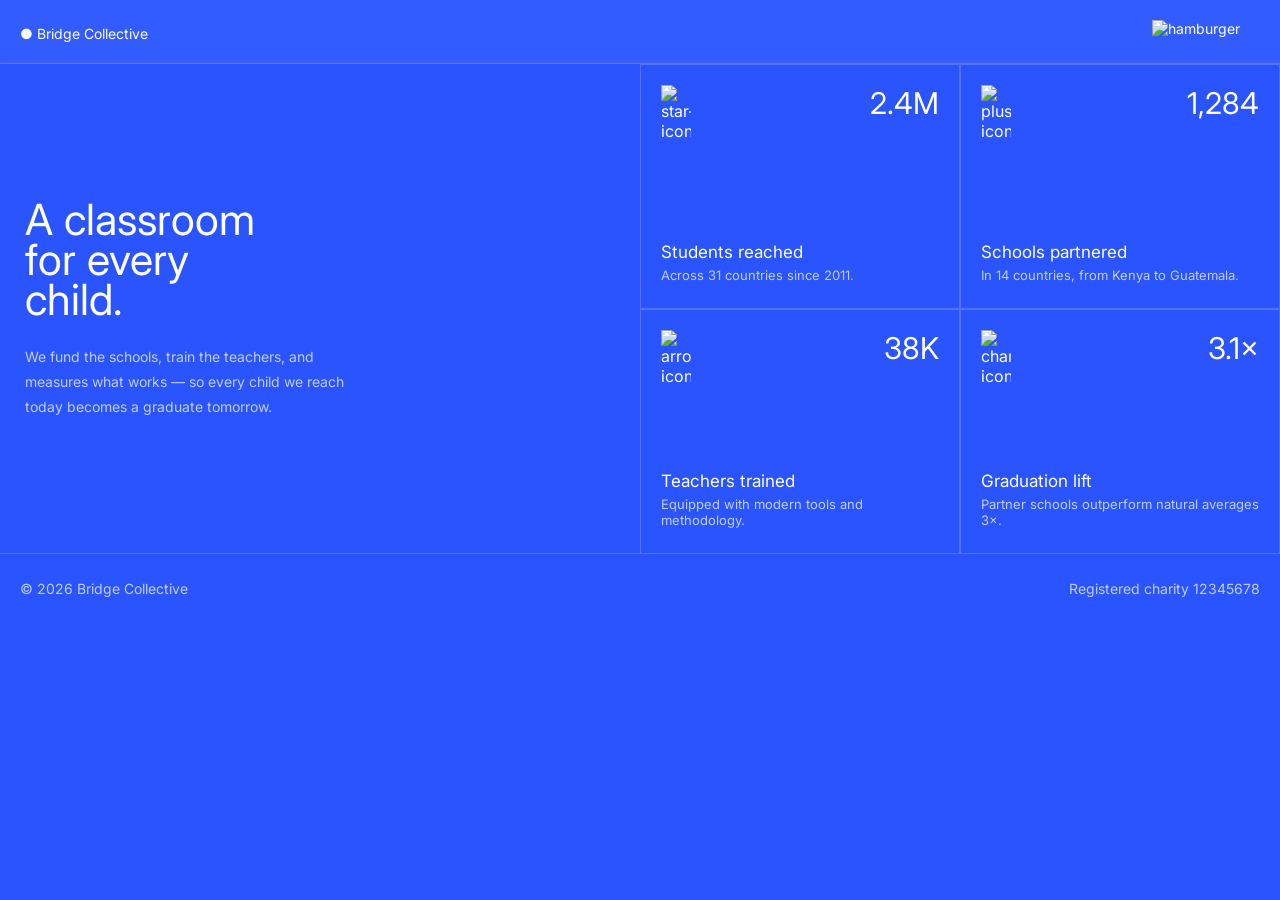
==== index.html @ e9eecf5c "Upload to git" ====
<!DOCTYPE html>
<html lang="en">
<head>
  <meta charset="UTF-8">
  <meta name="viewport" content="width=device-width, initial-scale=1.0">
  <title>Frontend mentor project-1</title>
  <link rel="stylesheet" href="style.css">
  <link rel="preconnect" href="https://fonts.googleapis.com">
  <link rel="preconnect" href="https://fonts.gstatic.com" crossorigin>
  <link href="https://fonts.googleapis.com/css2?family=Inter:ital,opsz,wght@0,14..32,100..900;1,14..32,100..900&display=swap" rel="stylesheet">
  <link rel="shortcut icon" href="./assets/images/favicon-32x32.png" type="image/x-icon">
</head>
<body>
  <header>
    <nav><p id="nav-text">&#9679; Bridge Collective</p>  <img src="./assets/images/icon-menu.svg" alt="hamburger" id="hamburger"></nav>
  </header>
  <hr>

  <section>
    <div class="header-div">
      <p class="head-text">A classroom for every child.</p>

      <p class="less-text">
        We fund the schools, train the teachers, and measures what works &mdash;
        so every child we reach today becomes a graduate tomorrow.
      </p>
    </div>
    <div class="menu" id="menu">
      <ul>
        <li>About</li>
        <li>Our Work</li>
        <li>Partners</li>
        <li>Annual Report</li>
        <li>Donate</li>
      </ul>
    </div>
    <div class="section">
      <div class="section-div">
        <div class="section-header">
          <img src="./assets/images/icon-sparkle.svg" alt="star-icon" class="section-img"> <span class="txt-size">2.4M</span>
        </div>
        <div>
          <p class="myp">Students reached</p>
          <p class="stat">Across 31 countries since 2011.</p>
        </div>
      </div>
      <div class="section-div">
        <div class="section-header">
          <img src="./assets/images/icon-plus.svg" alt="plus-icon" class="section-img"> <span class="txt-size">1,284</span>
        </div>
        <div>
          <p class="myp">Schools partnered</p>
          <p class="stat">In 14 countries, from Kenya to Guatemala.</p>
        </div>
      </div>
      <div class="section-div">
        <div class="section-header">
          <img src="./assets/images/icon-arrow-right.svg" alt="arrow-icon" class="section-img"> <span class="txt-size">38K</span>
        </div>
        <div>
          <p class="myp">Teachers trained</p>
          <p class="stat">Equipped with modern tools and methodology.</p>
        </div>
      </div>
      <div class="section-div">
        <div class="section-header">
          <img src="./assets/images/icon-trending-up.svg" alt="chart-icon" class="section-img"  > <span class="txt-size">3.1&times;</span>
        </div>
        <div>
          <p class="myp">Graduation lift</p>
          <p class="stat">Partner schools outperform natural averages 3&times;.</p>
        </div>
      </div>
    </div>
  </section>
  <footer>
    <p>
      &copy; 2026 Bridge Collective
    </p>
    <p>
      Registered charity 12345678
    </p>
  </footer>

  <script src="script.js"></script>
</body>
</html>
---- style.css ----
:root {
--White: hsl(0, 0%, 100%);
--Blue-200: hsl(224, 100%, 95%);
--Blue-400: hsl(220, 100%, 64%);
--Blue-600: hsl(228, 100%, 60%);
--Blue-700: hsl(228, 99%, 58%);
--Black: hsl(0, 0%, 0%);
}
* {
  padding: 0;
  margin: 0;
  box-sizing: border-box;
  font-family: Inter;
}
body {
  background-color: var(--Blue-700);
}
nav {
  display: flex;
  justify-content: space-between;
  padding: 20px;
  font-size: 14px;
  color: var(--White);
}
#nav-text {
  padding-top: 5px; 
}
.menu {
  display: none;
  background-color: var(--Blue-600);
  color: var(--White);
  width: 100%;
  text-align: center;
  padding: 30px 0;
  font-size: 27px;
  position: absolute;
  top: 65px;
  font-weight: 400;
}
.menu ul li {
  padding: 9px 0;
}
hr {
  border-bottom: 1px solid var(--Blue-200);
  opacity: 0.2;
}
.header-div {
  padding: 50px 25px;
  display: flex;
  flex-direction: column;
  row-gap: 25px;
  color: var(--White);
  border-bottom: 1px solid hsla(224, 100%, 95%, 0.2);;

}
.head-text {
  font-size: 43px;
  line-height: 40px;
  color: var(--White);
}
.txt-size {
  font-weight: 400;
  font-size: 30px;
  color: var(--White);
}
.less-text {
  font-size: 14px;
  width: 96%;
  line-height: 25px;
  color: var(--Blue-200);
  opacity: 0.8;
}
.section-div {
  display: flex;
  flex-direction: column;
  justify-content: space-between;
  height: 300px;
  padding: 20px;
  color: var(--White);
  border-bottom: 1px solid hsla(224, 100%, 95%, 0.2);;
}
.section-div:hover {
  background-color: hsla(224, 100%, 95%,0.1);
}
.section-header {
  display: flex;
  justify-content: space-between;
}
.section-img {
  width: 30px;
}
.myp {
  font-size: 17px;
  padding-bottom: 5px;
}
.stat {
  font-size: 13px;
  width: 100%;
  color: var(--Blue-200);
  opacity: 0.8;
  padding-bottom: 5px;
}
footer {
  color: var(--Blue-200);
  opacity: 0.8;
  font-size: 14px;
  padding: 25px 20px;
  line-height: 20px;
}

@media(min-width:1024px) {
  body {
    background-color: var(--Blue-700);
  }
  header {
    background-color: var(--Blue-600);

  }
  .head-text {
    width: 45%;
  }
  .less-text {
    width: 55%;
  }
  section {
    display: grid;
    grid-template-columns: repeat(2,1fr);
  }
  .section {
    display: grid;
    grid-template-columns: repeat(2,1fr);
  }
  .section > div {
    height: 245px;
    border: 1px solid hsla(224, 100%, 95%, 0.2);
  }
  .header-div {
    justify-content: center;
    row-gap: 25px;
    margin: 0 auto;
  }
  footer {
    display: flex;
    justify-content: space-between;
  }
  .menu {
  display: none;
  background-color: var(--Blue-600);
  color: var(--White);
  width: 25%;
  height: 100%;
  text-align: right;
  padding: 20px 40px;
  font-size: 27px;
  position: absolute;
  top: 65px;
  right: 0;
  font-weight: 400;
  z-index: 100;
  }
  .menu ul li {
    padding: 9px 0;
    list-style-type: none;
  }
  .menu li:hover {
    text-decoration: underline;
  }
  header img {
    padding-right: 20px;
  }
}
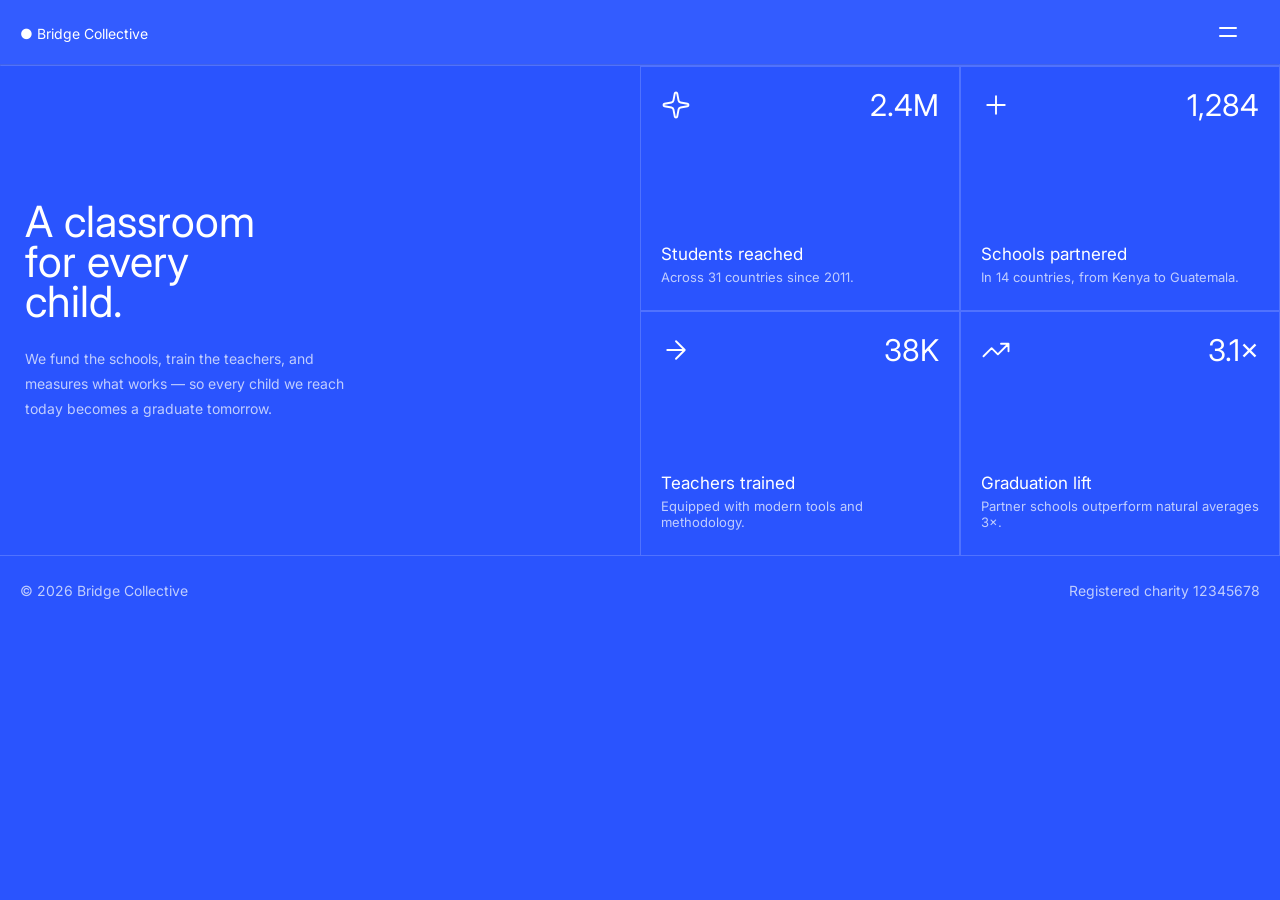
==== commit c31a1e95: "Fix HTML formatting and update image paths" ====
--- a/index.html
+++ b/index.html
@@ -12,7 +12,7 @@
 </head>
 <body>
   <header>
-    <nav><p id="nav-text">&#9679; Bridge Collective</p>  <img src="./assets/images/icon-menu.svg" alt="hamburger" id="hamburger"></nav>
+    <nav><p id="nav-text">&#9679; Bridge Collective</p>  <img src="./icon-menu.svg" alt="hamburger" id="hamburger"></nav>
   </header>
   <hr>
 
@@ -37,7 +37,7 @@
     <div class="section">
       <div class="section-div">
         <div class="section-header">
-          <img src="./assets/images/icon-sparkle.svg" alt="star-icon" class="section-img"> <span class="txt-size">2.4M</span>
+          <img src="./icon-sparkle.svg" alt="star-icon" class="section-img"> <span class="txt-size">2.4M</span>
         </div>
         <div>
           <p class="myp">Students reached</p>
@@ -46,7 +46,7 @@
       </div>
       <div class="section-div">
         <div class="section-header">
-          <img src="./assets/images/icon-plus.svg" alt="plus-icon" class="section-img"> <span class="txt-size">1,284</span>
+          <img src="./icon-plus.svg" alt="plus-icon" class="section-img"> <span class="txt-size">1,284</span>
         </div>
         <div>
           <p class="myp">Schools partnered</p>
@@ -55,7 +55,7 @@
       </div>
       <div class="section-div">
         <div class="section-header">
-          <img src="./assets/images/icon-arrow-right.svg" alt="arrow-icon" class="section-img"> <span class="txt-size">38K</span>
+          <img src="./icon-arrow-right.svg" alt="arrow-icon" class="section-img"> <span class="txt-size">38K</span>
         </div>
         <div>
           <p class="myp">Teachers trained</p>
@@ -64,7 +64,7 @@
       </div>
       <div class="section-div">
         <div class="section-header">
-          <img src="./assets/images/icon-trending-up.svg" alt="chart-icon" class="section-img"  > <span class="txt-size">3.1&times;</span>
+          <img src="./icon-trending-up.svg" alt="chart-icon" class="section-img"  > <span class="txt-size">3.1&times;</span>
         </div>
         <div>
           <p class="myp">Graduation lift</p>
@@ -84,4 +84,4 @@
 
   <script src="script.js"></script>
 </body>
-</html>+</html>
